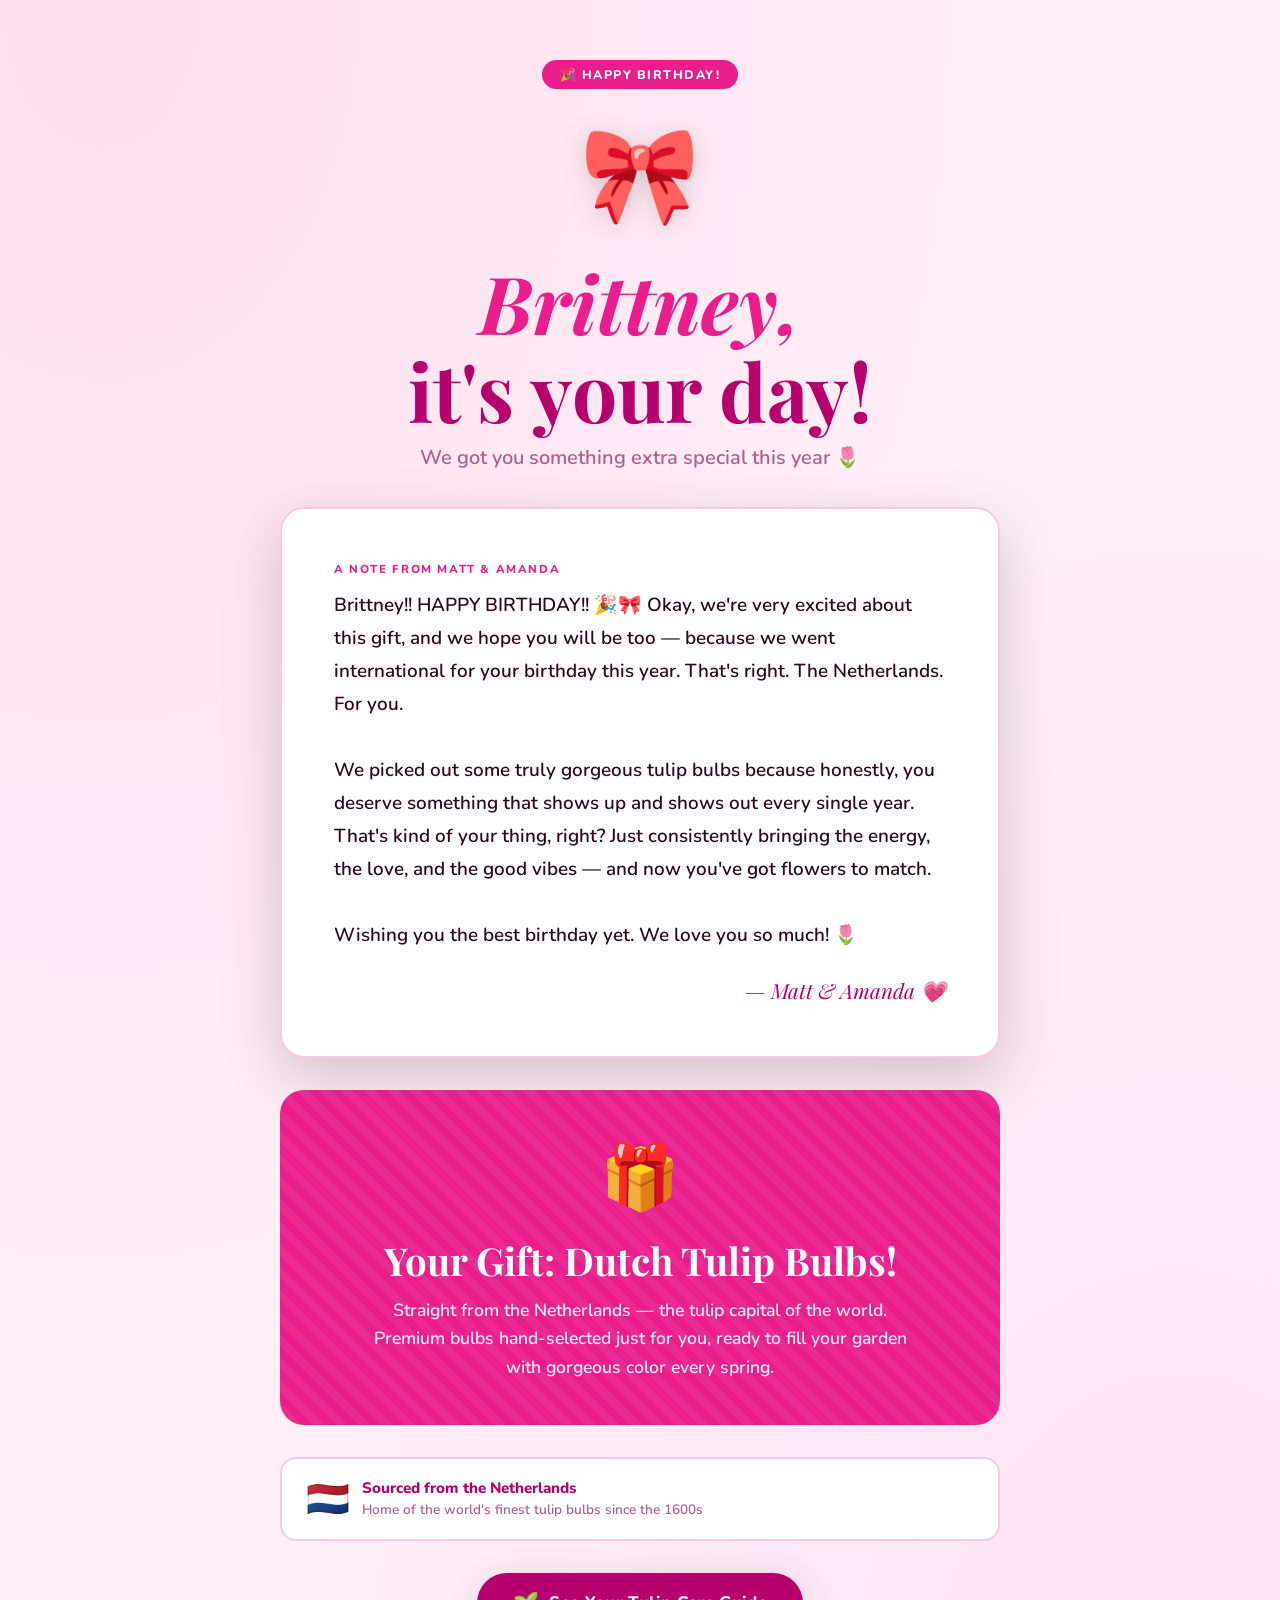
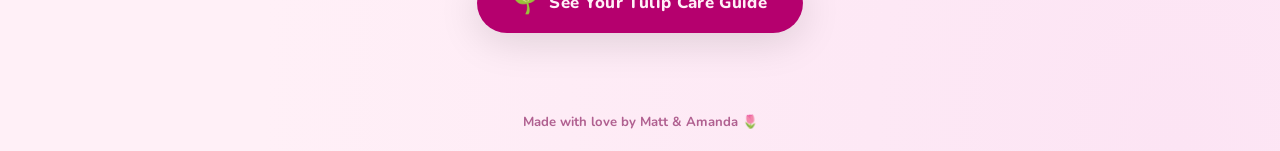
==== tulip-gift/brittney/index.html @ ae0895d7 "Add files via upload" ====
<!DOCTYPE html>
<html lang="en">
<head>
  <meta charset="UTF-8" />
  <meta name="viewport" content="width=device-width, initial-scale=1.0" />
  <title>Happy Birthday, Brittney! 🎉</title>
  <link rel="stylesheet" href="../css/styles.css" />
  <style>
    :root {
      --bg:          #fff0f7;
      --heading:     #b5006e;
      --text:        #2e0a20;
      --text-muted:  #b06090;
      --accent:      #e91e8c;
      --accent-text: #fff;
      --card-bg:     #ffffff;
      --card-border: #f9c8e5;
    }

    body {
      background: var(--bg);
      background-image:
        radial-gradient(ellipse at 8% 0%, #ffdded 0%, transparent 55%),
        radial-gradient(ellipse at 92% 100%, #fce4f4 0%, transparent 55%);
    }
  </style>
</head>
<body>

  <div class="petal-bg"></div>

  <!-- HERO -->
  <section class="hero">
    <span class="tag-pill">🎉 Happy Birthday!</span>
    <span class="hero-emoji">🎀</span>
    <h1><em>Brittney,</em><br>it's your day!</h1>
    <p class="subtitle">We got you something extra special this year 🌷</p>
  </section>

  <!-- PERSONAL MESSAGE -->
  <div class="card">
    <div class="card-label">A note from Matt &amp; Amanda</div>
    <p class="message">
      Brittney!! HAPPY BIRTHDAY!! 🎉🎀 Okay, we're very excited about this
      gift, and we hope you will be too — because we went international for
      your birthday this year. That's right. The Netherlands. For you.
      <br /><br />
      We picked out some truly gorgeous tulip bulbs because honestly, you
      deserve something that shows up and shows out every single year. That's
      kind of your thing, right? Just consistently bringing the energy,
      the love, and the good vibes — and now you've got flowers to match.
      <br /><br />
      Wishing you the best birthday yet. We love you so much! 🌷
    </p>
    <p class="signature">— Matt &amp; Amanda 💗</p>
  </div>

  <!-- GIFT REVEAL -->
  <div class="gift-box">
    <div class="gift-reveal-card">
      <span class="gift-icon">🎁</span>
      <h2>Your Gift: Dutch Tulip Bulbs!</h2>
      <p>
        Straight from the Netherlands — the tulip capital of the world.<br />
        Premium bulbs hand-selected just for you, ready to fill your garden<br />
        with gorgeous color every spring.
      </p>
    </div>
  </div>

  <!-- ORIGIN BADGE -->
  <div class="origin-badge">
    <span class="origin-flag">🇳🇱</span>
    <div class="origin-text">
      <strong>Sourced from the Netherlands</strong>
      <span>Home of the world's finest tulip bulbs since the 1600s</span>
    </div>
  </div>

  <!-- CTA -->
  <div class="cta-wrap">
    <a href="../pages/care-guide.html" class="cta-btn">
      <span class="btn-emoji">🌱</span>
      See Your Tulip Care Guide
    </a>
  </div>

  <footer>Made with love by Matt &amp; Amanda 🌷</footer>

  <script src="../js/petals.js"></script>
</body>
</html>
---- tulip-gift/css/styles.css ----
@import url('https://fonts.googleapis.com/css2?family=Playfair+Display:ital,wght@0,700;0,900;1,700&family=Nunito:wght@400;600;700;800&display=swap');

/* ── RESET & BASE ── */
*, *::before, *::after { box-sizing: border-box; margin: 0; padding: 0; }

:root {
  --font-display: 'Playfair Display', Georgia, serif;
  --font-body: 'Nunito', sans-serif;
  --radius: 24px;
  --shadow: 0 8px 40px rgba(0,0,0,0.13);
  --shadow-lg: 0 20px 60px rgba(0,0,0,0.18);
}

html { scroll-behavior: smooth; }

body {
  font-family: var(--font-body);
  min-height: 100vh;
  display: flex;
  flex-direction: column;
  align-items: center;
  overflow-x: hidden;
  background: var(--bg);
}

/* ── FLOATING PETALS ── */
.petal-bg {
  position: fixed;
  inset: 0;
  pointer-events: none;
  z-index: 0;
  overflow: hidden;
}

.petal {
  position: absolute;
  font-size: 1.8rem;
  opacity: 0;
  animation: floatPetal linear infinite;
  user-select: none;
}

@keyframes floatPetal {
  0%   { transform: translateY(110vh) rotate(0deg);   opacity: 0; }
  5%   { opacity: 0.7; }
  95%  { opacity: 0.6; }
  100% { transform: translateY(-10vh) rotate(720deg); opacity: 0; }
}

/* ── HERO ── */
.hero {
  position: relative;
  z-index: 1;
  width: 100%;
  max-width: 820px;
  margin: 60px auto 0;
  padding: 0 24px;
  text-align: center;
}

.tag-pill {
  display: inline-block;
  background: var(--accent);
  color: var(--accent-text);
  font-family: var(--font-body);
  font-weight: 800;
  font-size: 0.78rem;
  letter-spacing: 0.12em;
  text-transform: uppercase;
  padding: 6px 18px;
  border-radius: 99px;
  margin-bottom: 22px;
  animation: popIn 0.5s cubic-bezier(0.34,1.56,0.64,1) both;
}

@keyframes popIn {
  from { transform: scale(0.6); opacity: 0; }
  to   { transform: scale(1);   opacity: 1; }
}

.hero-emoji {
  font-size: clamp(3.5rem, 10vw, 6rem);
  display: block;
  margin-bottom: 16px;
  animation: bounceIn 0.7s cubic-bezier(0.34,1.56,0.64,1) 0.1s both;
  filter: drop-shadow(0 4px 12px rgba(0,0,0,0.15));
}

@keyframes bounceIn {
  from { transform: scale(0.3) translateY(30px); opacity: 0; }
  to   { transform: scale(1)   translateY(0);    opacity: 1; }
}

.hero h1 {
  font-family: var(--font-display);
  font-size: clamp(2.6rem, 8vw, 5rem);
  line-height: 1.1;
  color: var(--heading);
  margin-bottom: 10px;
  animation: slideUp 0.6s ease 0.2s both;
}

.hero h1 em {
  font-style: italic;
  color: var(--accent);
}

.hero .subtitle {
  font-size: clamp(1rem, 3vw, 1.25rem);
  color: var(--text-muted);
  font-weight: 600;
  margin-bottom: 36px;
  animation: slideUp 0.6s ease 0.3s both;
}

@keyframes slideUp {
  from { transform: translateY(20px); opacity: 0; }
  to   { transform: translateY(0);    opacity: 1; }
}

/* ── CARD ── */
.card {
  position: relative;
  z-index: 1;
  background: var(--card-bg);
  border-radius: var(--radius);
  box-shadow: var(--shadow-lg);
  padding: clamp(28px, 6vw, 52px);
  max-width: 720px;
  width: calc(100% - 48px);
  margin: 0 auto 32px;
  border: 2px solid var(--card-border);
  animation: slideUp 0.6s ease 0.4s both;
}

.card-label {
  font-size: 0.72rem;
  font-weight: 800;
  letter-spacing: 0.14em;
  text-transform: uppercase;
  color: var(--accent);
  margin-bottom: 12px;
}

.message {
  font-size: clamp(1rem, 2.5vw, 1.18rem);
  line-height: 1.75;
  color: var(--text);
  font-weight: 600;
}

.signature {
  margin-top: 24px;
  font-family: var(--font-display);
  font-style: italic;
  font-size: 1.3rem;
  color: var(--heading);
  text-align: right;
}

/* ── GIFT REVEAL ── */
.gift-box {
  position: relative;
  z-index: 1;
  text-align: center;
  max-width: 720px;
  width: calc(100% - 48px);
  margin: 0 auto 32px;
  animation: slideUp 0.6s ease 0.5s both;
}

.gift-reveal-card {
  background: var(--accent);
  color: var(--accent-text);
  border-radius: var(--radius);
  padding: clamp(24px, 5vw, 44px);
  position: relative;
  overflow: hidden;
}

.gift-reveal-card::before {
  content: '';
  position: absolute;
  inset: 0;
  background: repeating-linear-gradient(
    45deg,
    transparent,
    transparent 8px,
    rgba(255,255,255,0.06) 8px,
    rgba(255,255,255,0.06) 16px
  );
}

.gift-icon {
  font-size: clamp(2.5rem, 7vw, 4rem);
  margin-bottom: 12px;
  display: block;
  position: relative;
  animation: wiggle 2s ease-in-out infinite 1.5s;
}

@keyframes wiggle {
  0%,100% { transform: rotate(-5deg); }
  50%      { transform: rotate(5deg); }
}

.gift-reveal-card h2 {
  font-family: var(--font-display);
  font-size: clamp(1.5rem, 5vw, 2.4rem);
  margin-bottom: 10px;
  position: relative;
}

.gift-reveal-card p {
  font-size: clamp(0.95rem, 2.5vw, 1.1rem);
  font-weight: 600;
  opacity: 0.9;
  position: relative;
  line-height: 1.6;
}

/* ── ORIGIN BADGE ── */
.origin-badge {
  display: flex;
  align-items: center;
  gap: 12px;
  background: var(--card-bg);
  border: 2px solid var(--card-border);
  border-radius: 16px;
  padding: 16px 24px;
  max-width: 720px;
  width: calc(100% - 48px);
  margin: 0 auto 32px;
  position: relative;
  z-index: 1;
  animation: slideUp 0.6s ease 0.6s both;
}

.origin-flag {
  font-size: 2.2rem;
  flex-shrink: 0;
}

.origin-text strong {
  display: block;
  font-weight: 800;
  color: var(--heading);
  font-size: 0.95rem;
}

.origin-text span {
  color: var(--text-muted);
  font-size: 0.85rem;
  font-weight: 600;
}

/* ── CTA BUTTON ── */
.cta-wrap {
  position: relative;
  z-index: 1;
  text-align: center;
  margin: 0 auto 60px;
  animation: slideUp 0.6s ease 0.7s both;
}

.cta-btn {
  display: inline-flex;
  align-items: center;
  gap: 10px;
  background: var(--heading);
  color: var(--bg);
  font-family: var(--font-body);
  font-weight: 800;
  font-size: 1.05rem;
  padding: 16px 36px;
  border-radius: 99px;
  text-decoration: none;
  box-shadow: var(--shadow);
  transition: transform 0.2s, box-shadow 0.2s;
  letter-spacing: 0.02em;
}

.cta-btn:hover {
  transform: translateY(-3px) scale(1.03);
  box-shadow: var(--shadow-lg);
}

.cta-btn .btn-emoji {
  font-size: 1.3rem;
  animation: bounce 1.2s ease-in-out infinite;
}

@keyframes bounce {
  0%,100% { transform: translateY(0); }
  50%      { transform: translateY(-4px); }
}

/* ── FOOTER ── */
footer {
  position: relative;
  z-index: 1;
  text-align: center;
  padding: 20px;
  color: var(--text-muted);
  font-size: 0.82rem;
  font-weight: 700;
}

/* ── RESPONSIVE ── */
@media (max-width: 480px) {
  .hero { margin-top: 36px; }
  .card, .gift-box, .origin-badge { width: calc(100% - 32px); }
}
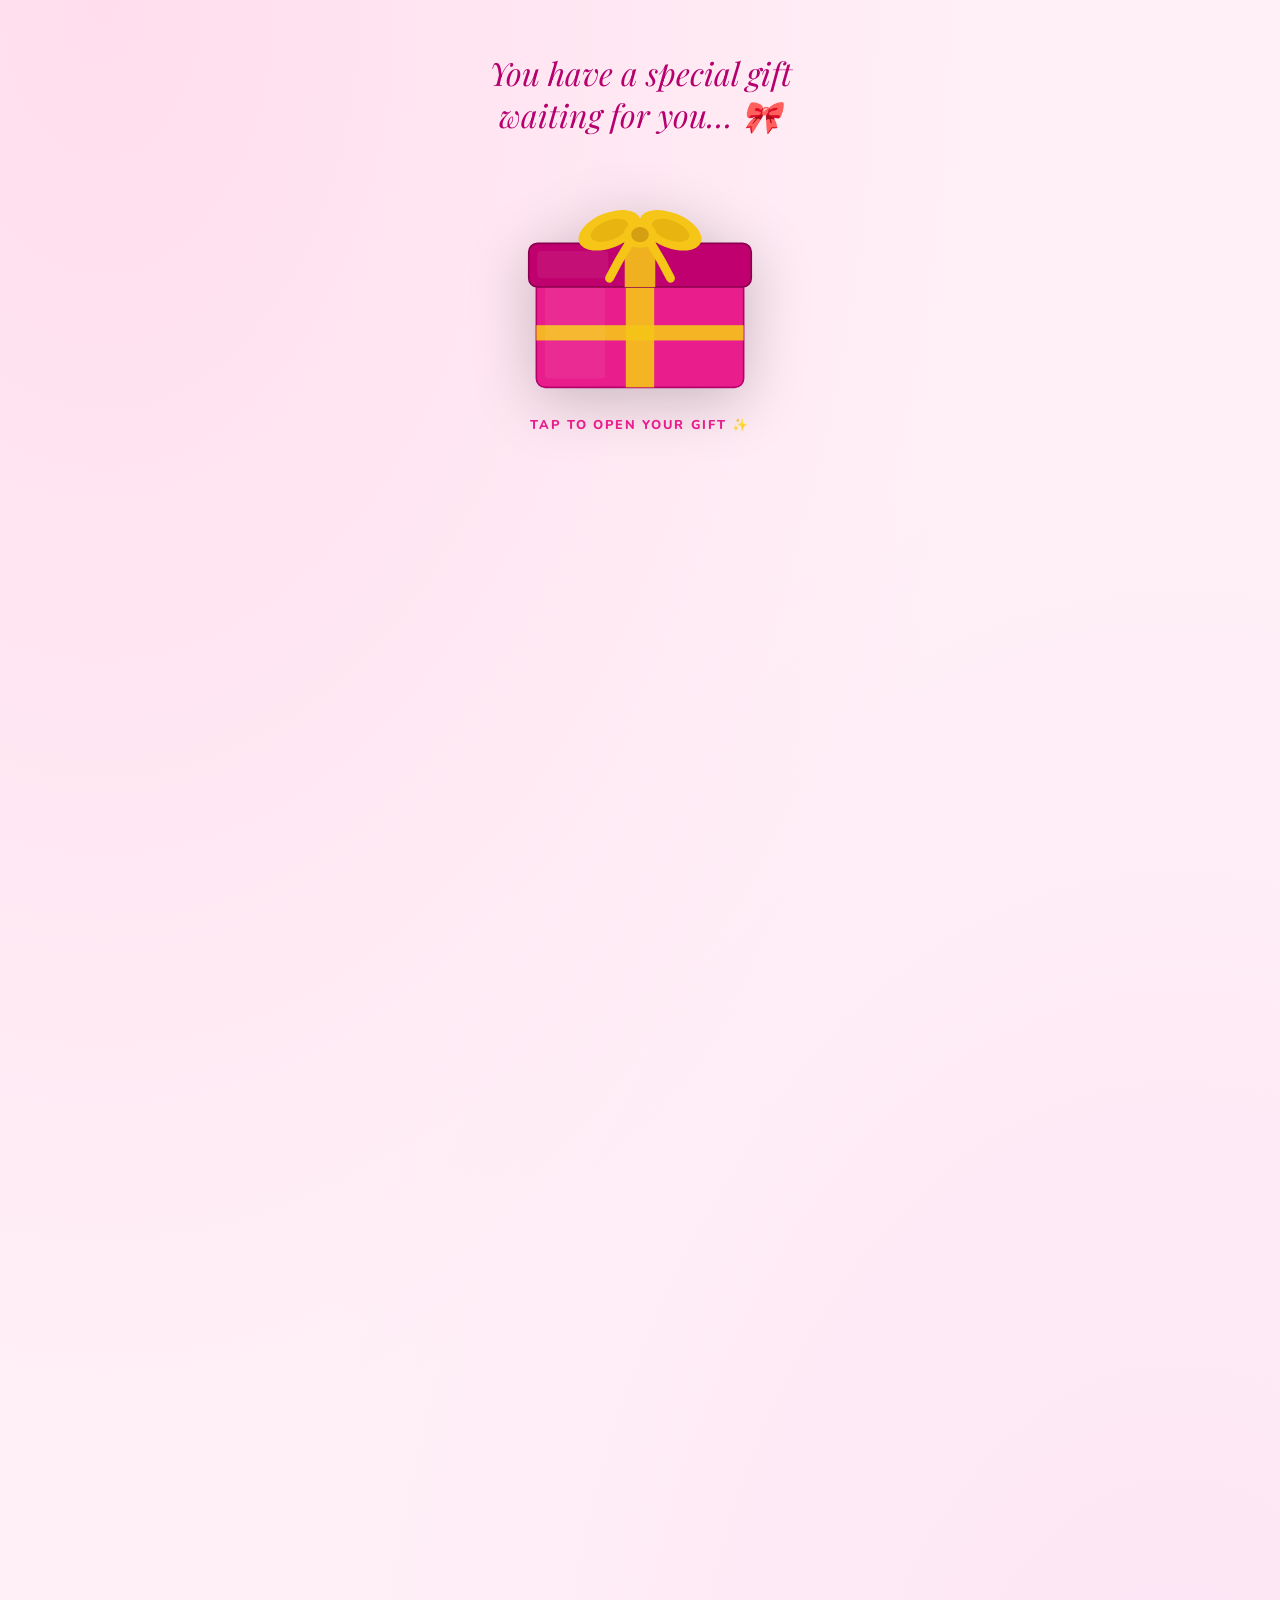
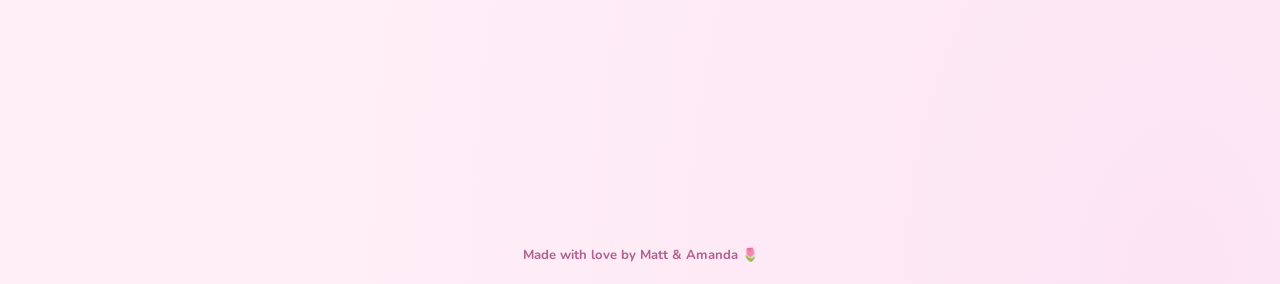
==== commit 65922f82: "Add files via upload" ====
--- a/tulip-gift/brittney/index.html
+++ b/tulip-gift/brittney/index.html
@@ -16,77 +16,109 @@
       --card-bg:     #ffffff;
       --card-border: #f9c8e5;
     }
-
     body {
       background: var(--bg);
       background-image:
-        radial-gradient(ellipse at 8% 0%, #ffdded 0%, transparent 55%),
+        radial-gradient(ellipse at 8%  0%,   #ffdded 0%, transparent 55%),
         radial-gradient(ellipse at 92% 100%, #fce4f4 0%, transparent 55%);
     }
   </style>
 </head>
 <body>
 
-  <div class="petal-bg"></div>
+  <div class="petal-bg" id="petalBg"></div>
 
-  <!-- HERO -->
   <section class="hero">
-    <span class="tag-pill">🎉 Happy Birthday!</span>
-    <span class="hero-emoji">🎀</span>
-    <h1><em>Brittney,</em><br>it's your day!</h1>
-    <p class="subtitle">We got you something extra special this year 🌷</p>
+    <p class="prompt-text" id="promptText">
+      You have a special gift<br>waiting for you… 🎀
+    </p>
   </section>
 
-  <!-- PERSONAL MESSAGE -->
-  <div class="card">
-    <div class="card-label">A note from Matt &amp; Amanda</div>
-    <p class="message">
-      Brittney!! HAPPY BIRTHDAY!! 🎉🎀 Okay, we're very excited about this
-      gift, and we hope you will be too — because we went international for
-      your birthday this year. That's right. The Netherlands. For you.
-      <br /><br />
-      We picked out some truly gorgeous tulip bulbs because honestly, you
-      deserve something that shows up and shows out every single year. That's
-      kind of your thing, right? Just consistently bringing the energy,
-      the love, and the good vibes — and now you've got flowers to match.
-      <br /><br />
-      Wishing you the best birthday yet. We love you so much! 🌷
-    </p>
-    <p class="signature">— Matt &amp; Amanda 💗</p>
-  </div>
-
-  <!-- GIFT REVEAL -->
-  <div class="gift-box">
-    <div class="gift-reveal-card">
-      <span class="gift-icon">🎁</span>
-      <h2>Your Gift: Dutch Tulip Bulbs!</h2>
-      <p>
-        Straight from the Netherlands — the tulip capital of the world.<br />
-        Premium bulbs hand-selected just for you, ready to fill your garden<br />
-        with gorgeous color every spring.
-      </p>
+  <div style="position:relative;z-index:1;display:flex;flex-direction:column;align-items:center;margin-bottom:8px;">
+    <div class="gift-wrapper" id="giftWrapper" onclick="openBox()">
+      <div class="shockwave" id="sw1"></div>
+      <div class="shockwave shockwave2" id="sw2"></div>
+      <svg class="box-svg" id="boxSvg" viewBox="0 0 220 210" xmlns="http://www.w3.org/2000/svg">
+        <!-- Hot pink box body -->
+        <rect x="15" y="102" width="190" height="100" rx="8" fill="#e91e8c"/>
+        <rect x="15" y="102" width="190" height="100" rx="8" fill="none" stroke="#b5006e" stroke-width="1.5"/>
+        <rect x="97"  y="102" width="26" height="100" fill="#f5c518" opacity="0.9"/>
+        <rect x="15"  y="145" width="190" height="14"  fill="#f5c518" opacity="0.9"/>
+        <rect x="23"  y="110" width="55"  height="84"  rx="3" fill="white" opacity="0.06"/>
+        <g id="lid-group">
+          <rect x="8"   y="70" width="204" height="40" rx="8" fill="#c0006e"/>
+          <rect x="8"   y="70" width="204" height="40" rx="8" fill="none" stroke="#8a004e" stroke-width="1.5"/>
+          <rect x="96"  y="70" width="28"  height="40" fill="#f5c518" opacity="0.9"/>
+          <rect x="16"  y="77" width="65"  height="25" rx="3" fill="white" opacity="0.06"/>
+          <ellipse cx="82"  cy="58" rx="30" ry="16" fill="#f5c518" transform="rotate(-22 82 58)"/>
+          <ellipse cx="82"  cy="58" rx="18" ry="9"  fill="#e8b510" transform="rotate(-22 82 58)"/>
+          <ellipse cx="138" cy="58" rx="30" ry="16" fill="#f5c518" transform="rotate(22 138 58)"/>
+          <ellipse cx="138" cy="58" rx="18" ry="9"  fill="#e8b510" transform="rotate(22 138 58)"/>
+          <ellipse cx="110" cy="62" rx="15" ry="12" fill="#f5c518"/>
+          <ellipse cx="110" cy="62" rx="8"  ry="7"  fill="#d4a012"/>
+          <path d="M100 70 Q90 86 82 102"  stroke="#f5c518" stroke-width="8" fill="none" stroke-linecap="round"/>
+          <path d="M120 70 Q130 86 138 102" stroke="#f5c518" stroke-width="8" fill="none" stroke-linecap="round"/>
+        </g>
+      </svg>
+    </div>
+    <div class="click-hint" id="clickHint">Tap to open your gift ✨</div>
+    <div class="reveal-msg" id="revealMsg">
+      <h2>Happy Birthday,<br><em>Brittney!</em> 🎀</h2>
+      <p>We went international for your birthday this year! 🌷</p>
     </div>
   </div>
 
-  <!-- ORIGIN BADGE -->
-  <div class="origin-badge">
-    <span class="origin-flag">🇳🇱</span>
-    <div class="origin-text">
-      <strong>Sourced from the Netherlands</strong>
-      <span>Home of the world's finest tulip bulbs since the 1600s</span>
+  <div class="post-reveal" id="postReveal">
+    <div class="card" style="margin-top:32px;">
+      <div class="card-label">A note from Matt &amp; Amanda</div>
+      <p class="message">
+        Brittney!! HAPPY BIRTHDAY!! 🎉🎀 Okay, we're very excited about this
+        gift, and we hope you will be too — because we went international for
+        your birthday this year. That's right. The Netherlands. For you.
+        <br /><br />
+        We picked out some truly gorgeous tulip bulbs because honestly, you
+        deserve something that shows up and shows out every single year. That's
+        kind of your thing, right? Just consistently bringing the energy,
+        the love, and the good vibes — and now you've got flowers to match.
+        <br /><br />
+        Wishing you the best birthday yet. We love you so much! 🌷
+      </p>
+      <p class="signature">— Matt &amp; Amanda 💗</p>
     </div>
-  </div>
-
-  <!-- CTA -->
-  <div class="cta-wrap">
-    <a href="../pages/care-guide.html" class="cta-btn">
-      <span class="btn-emoji">🌱</span>
-      See Your Tulip Care Guide
-    </a>
+    <div class="gift-box">
+      <div class="gift-reveal-card">
+        <span class="gift-icon">🌷</span>
+        <h2>Dutch Tulip Bulbs from the Netherlands!</h2>
+        <p>Premium bulbs hand-selected just for you, ready to fill your garden with gorgeous color every spring.</p>
+      </div>
+    </div>
+    <div class="origin-badge">
+      <span class="origin-flag">🇳🇱</span>
+      <div class="origin-text">
+        <strong>Sourced from the Netherlands</strong>
+        <span>Home of the world's finest tulip bulbs since the 1600s</span>
+      </div>
+    </div>
+    <div class="cta-wrap">
+      <a href="../pages/care-guide.html" class="cta-btn">
+        <span class="btn-emoji">🌱</span>
+        See Your Tulip Care Guide
+      </a>
+    </div>
   </div>
 
   <footer>Made with love by Matt &amp; Amanda 🌷</footer>
 
-  <script src="../js/petals.js"></script>
+  <script>
+    window.CONFETTI_COLORS = ['#e91e8c','#f5c518','#b5006e','#ffdded','#fff4a0','#ffadd8'];
+  </script>
+  <script src="../js/reveal.js"></script>
+  <script>
+    var _base = window.openBox;
+    window.openBox = function() {
+      _base();
+      setTimeout(function() { document.getElementById('postReveal').classList.add('show'); }, 1300);
+    };
+  </script>
 </body>
 </html>
--- a/tulip-gift/css/styles.css
+++ b/tulip-gift/css/styles.css
@@ -37,7 +37,12 @@
   font-size: 1.8rem;
   opacity: 0;
   animation: floatPetal linear infinite;
+  animation-play-state: paused;
   user-select: none;
+}
+
+.petal.active {
+  animation-play-state: running;
 }
 
 @keyframes floatPetal {
@@ -47,13 +52,169 @@
   100% { transform: translateY(-10vh) rotate(720deg); opacity: 0; }
 }
 
+/* ── GIFT BOX WRAPPER ── */
+.gift-wrapper {
+  position: relative;
+  cursor: pointer;
+  user-select: none;
+  -webkit-tap-highlight-color: transparent;
+  z-index: 1;
+}
+
+.gift-wrapper:not([data-opened]):hover .box-svg {
+  animation: wiggle 0.45s ease;
+  transform: scale(1.04);
+}
+.gift-wrapper:active .box-svg { transform: scale(0.96); }
+
+@keyframes wiggle {
+  0%,100% { transform: scale(1.04) rotate(0deg); }
+  25%      { transform: scale(1.04) rotate(-5deg); }
+  75%      { transform: scale(1.04) rotate(5deg); }
+}
+
+.box-svg {
+  width: clamp(180px, 45vw, 240px);
+  height: auto;
+  display: block;
+  transition: transform 0.15s ease;
+  filter: drop-shadow(0 12px 30px rgba(0,0,0,0.22));
+}
+
+/* ── LID FLY-OFF ── */
+#lid-group { transform-origin: 110px 52px; }
+#lid-group.fly-off {
+  animation: lidFly 0.55s cubic-bezier(0.5,-0.3,0.7,0.8) forwards;
+}
+@keyframes lidFly {
+  0%   { transform: rotate(0deg)   translate(0,0);           opacity: 1; }
+  20%  { transform: rotate(-25deg) translate(-10px,-30px);   opacity: 1; }
+  60%  { transform: rotate(-60deg) translate(-90px,-160px);  opacity: 0.7; }
+  100% { transform: rotate(-90deg) translate(-160px,-280px); opacity: 0; }
+}
+
+/* ── BOX SHAKE ── */
+.gift-wrapper.shake { animation: boxShake 0.35s ease; }
+@keyframes boxShake {
+  0%,100% { transform: translateX(0); }
+  15%     { transform: translateX(-8px) rotate(-3deg); }
+  30%     { transform: translateX(10px) rotate(3deg); }
+  50%     { transform: translateX(-6px) rotate(-2deg); }
+  70%     { transform: translateX(8px)  rotate(2deg); }
+  90%     { transform: translateX(-3px); }
+}
+
+/* ── SHOCKWAVE ── */
+.shockwave {
+  position: absolute;
+  top: 50%; left: 50%;
+  width: 20px; height: 20px;
+  margin: -10px 0 0 -10px;
+  border-radius: 50%;
+  border: 3px solid var(--accent, #f5c518);
+  opacity: 0;
+  pointer-events: none;
+  z-index: 20;
+}
+.shockwave.pop { animation: shockExpand 0.55s ease-out forwards; }
+@keyframes shockExpand {
+  0%   { transform: scale(0.5); opacity: 0.9; border-width: 5px; }
+  100% { transform: scale(12);  opacity: 0;   border-width: 1px; }
+}
+.shockwave2.pop { animation: shockExpand2 0.7s ease-out 0.1s forwards; }
+@keyframes shockExpand2 {
+  0%   { transform: scale(0.3); opacity: 0.6; border-width: 4px; }
+  100% { transform: scale(14);  opacity: 0;   border-width: 0.5px; }
+}
+
+/* ── CONFETTI (keyframe used by JS inline style) ── */
+@keyframes confettiFall {
+  0%   { opacity: 1; transform: translateY(0)    rotate(0deg)   scale(1); }
+  80%  { opacity: 1; }
+  100% { opacity: 0; transform: translateY(360px) rotate(600deg) scale(0.4); }
+}
+
+/* ── PROMPT TEXT ── */
+.prompt-text {
+  font-family: var(--font-display);
+  font-style: italic;
+  font-size: clamp(1.4rem, 5vw, 2rem);
+  color: var(--heading);
+  margin-bottom: 32px;
+  line-height: 1.3;
+  transition: opacity 0.4s ease;
+  position: relative;
+  z-index: 1;
+  text-align: center;
+}
+.prompt-text.hidden { opacity: 0; pointer-events: none; }
+
+/* ── CLICK HINT ── */
+.click-hint {
+  margin-top: 20px;
+  font-size: 0.8rem;
+  font-weight: 800;
+  letter-spacing: 0.13em;
+  text-transform: uppercase;
+  color: var(--accent, #e85d3a);
+  animation: pulse 2s ease-in-out infinite;
+  transition: opacity 0.4s ease;
+  position: relative;
+  z-index: 1;
+}
+.click-hint.hidden { opacity: 0; pointer-events: none; }
+@keyframes pulse { 0%,100%{opacity:1} 50%{opacity:0.35} }
+
+/* ── REVEAL MESSAGE ── */
+.reveal-msg {
+  margin-top: 32px;
+  opacity: 0;
+  transform: translateY(18px);
+  transition: opacity 0.7s ease 1s, transform 0.7s ease 1s;
+  max-width: 380px;
+  position: relative;
+  z-index: 1;
+  text-align: center;
+}
+.reveal-msg.show { opacity: 1; transform: translateY(0); }
+.reveal-msg h2 {
+  font-family: var(--font-display);
+  font-size: clamp(1.4rem, 5vw, 2rem);
+  color: var(--heading);
+  margin-bottom: 8px;
+  line-height: 1.2;
+}
+.reveal-msg p {
+  font-size: 0.97rem;
+  font-weight: 700;
+  color: var(--text-muted);
+  line-height: 1.65;
+}
+
+/* ── POST-REVEAL CONTENT ── */
+.post-reveal {
+  opacity: 0;
+  pointer-events: none;
+  transform: translateY(24px);
+  transition: opacity 0.8s ease 1.4s, transform 0.8s ease 1.4s;
+  width: 100%;
+  display: flex;
+  flex-direction: column;
+  align-items: center;
+}
+.post-reveal.show {
+  opacity: 1;
+  pointer-events: auto;
+  transform: translateY(0);
+}
+
 /* ── HERO ── */
 .hero {
   position: relative;
   z-index: 1;
   width: 100%;
   max-width: 820px;
-  margin: 60px auto 0;
+  margin: 52px auto 0;
   padding: 0 24px;
   text-align: center;
 }
@@ -69,53 +230,7 @@
   text-transform: uppercase;
   padding: 6px 18px;
   border-radius: 99px;
-  margin-bottom: 22px;
-  animation: popIn 0.5s cubic-bezier(0.34,1.56,0.64,1) both;
-}
-
-@keyframes popIn {
-  from { transform: scale(0.6); opacity: 0; }
-  to   { transform: scale(1);   opacity: 1; }
-}
-
-.hero-emoji {
-  font-size: clamp(3.5rem, 10vw, 6rem);
-  display: block;
-  margin-bottom: 16px;
-  animation: bounceIn 0.7s cubic-bezier(0.34,1.56,0.64,1) 0.1s both;
-  filter: drop-shadow(0 4px 12px rgba(0,0,0,0.15));
-}
-
-@keyframes bounceIn {
-  from { transform: scale(0.3) translateY(30px); opacity: 0; }
-  to   { transform: scale(1)   translateY(0);    opacity: 1; }
-}
-
-.hero h1 {
-  font-family: var(--font-display);
-  font-size: clamp(2.6rem, 8vw, 5rem);
-  line-height: 1.1;
-  color: var(--heading);
-  margin-bottom: 10px;
-  animation: slideUp 0.6s ease 0.2s both;
-}
-
-.hero h1 em {
-  font-style: italic;
-  color: var(--accent);
-}
-
-.hero .subtitle {
-  font-size: clamp(1rem, 3vw, 1.25rem);
-  color: var(--text-muted);
-  font-weight: 600;
-  margin-bottom: 36px;
-  animation: slideUp 0.6s ease 0.3s both;
-}
-
-@keyframes slideUp {
-  from { transform: translateY(20px); opacity: 0; }
-  to   { transform: translateY(0);    opacity: 1; }
+  margin-bottom: 18px;
 }
 
 /* ── CARD ── */
@@ -130,7 +245,6 @@
   width: calc(100% - 48px);
   margin: 0 auto 32px;
   border: 2px solid var(--card-border);
-  animation: slideUp 0.6s ease 0.4s both;
 }
 
 .card-label {
@@ -158,7 +272,7 @@
   text-align: right;
 }
 
-/* ── GIFT REVEAL ── */
+/* ── GIFT REVEAL CARD ── */
 .gift-box {
   position: relative;
   z-index: 1;
@@ -166,7 +280,6 @@
   max-width: 720px;
   width: calc(100% - 48px);
   margin: 0 auto 32px;
-  animation: slideUp 0.6s ease 0.5s both;
 }
 
 .gift-reveal-card {
@@ -183,11 +296,8 @@
   position: absolute;
   inset: 0;
   background: repeating-linear-gradient(
-    45deg,
-    transparent,
-    transparent 8px,
-    rgba(255,255,255,0.06) 8px,
-    rgba(255,255,255,0.06) 16px
+    45deg, transparent, transparent 8px,
+    rgba(255,255,255,0.06) 8px, rgba(255,255,255,0.06) 16px
   );
 }
 
@@ -196,12 +306,6 @@
   margin-bottom: 12px;
   display: block;
   position: relative;
-  animation: wiggle 2s ease-in-out infinite 1.5s;
-}
-
-@keyframes wiggle {
-  0%,100% { transform: rotate(-5deg); }
-  50%      { transform: rotate(5deg); }
 }
 
 .gift-reveal-card h2 {
@@ -233,13 +337,9 @@
   margin: 0 auto 32px;
   position: relative;
   z-index: 1;
-  animation: slideUp 0.6s ease 0.6s both;
-}
-
-.origin-flag {
-  font-size: 2.2rem;
-  flex-shrink: 0;
-}
+}
+
+.origin-flag { font-size: 2.2rem; flex-shrink: 0; }
 
 .origin-text strong {
   display: block;
@@ -260,7 +360,6 @@
   z-index: 1;
   text-align: center;
   margin: 0 auto 60px;
-  animation: slideUp 0.6s ease 0.7s both;
 }
 
 .cta-btn {
@@ -285,11 +384,10 @@
   box-shadow: var(--shadow-lg);
 }
 
-.cta-btn .btn-emoji {
+.btn-emoji {
   font-size: 1.3rem;
   animation: bounce 1.2s ease-in-out infinite;
 }
-
 @keyframes bounce {
   0%,100% { transform: translateY(0); }
   50%      { transform: translateY(-4px); }
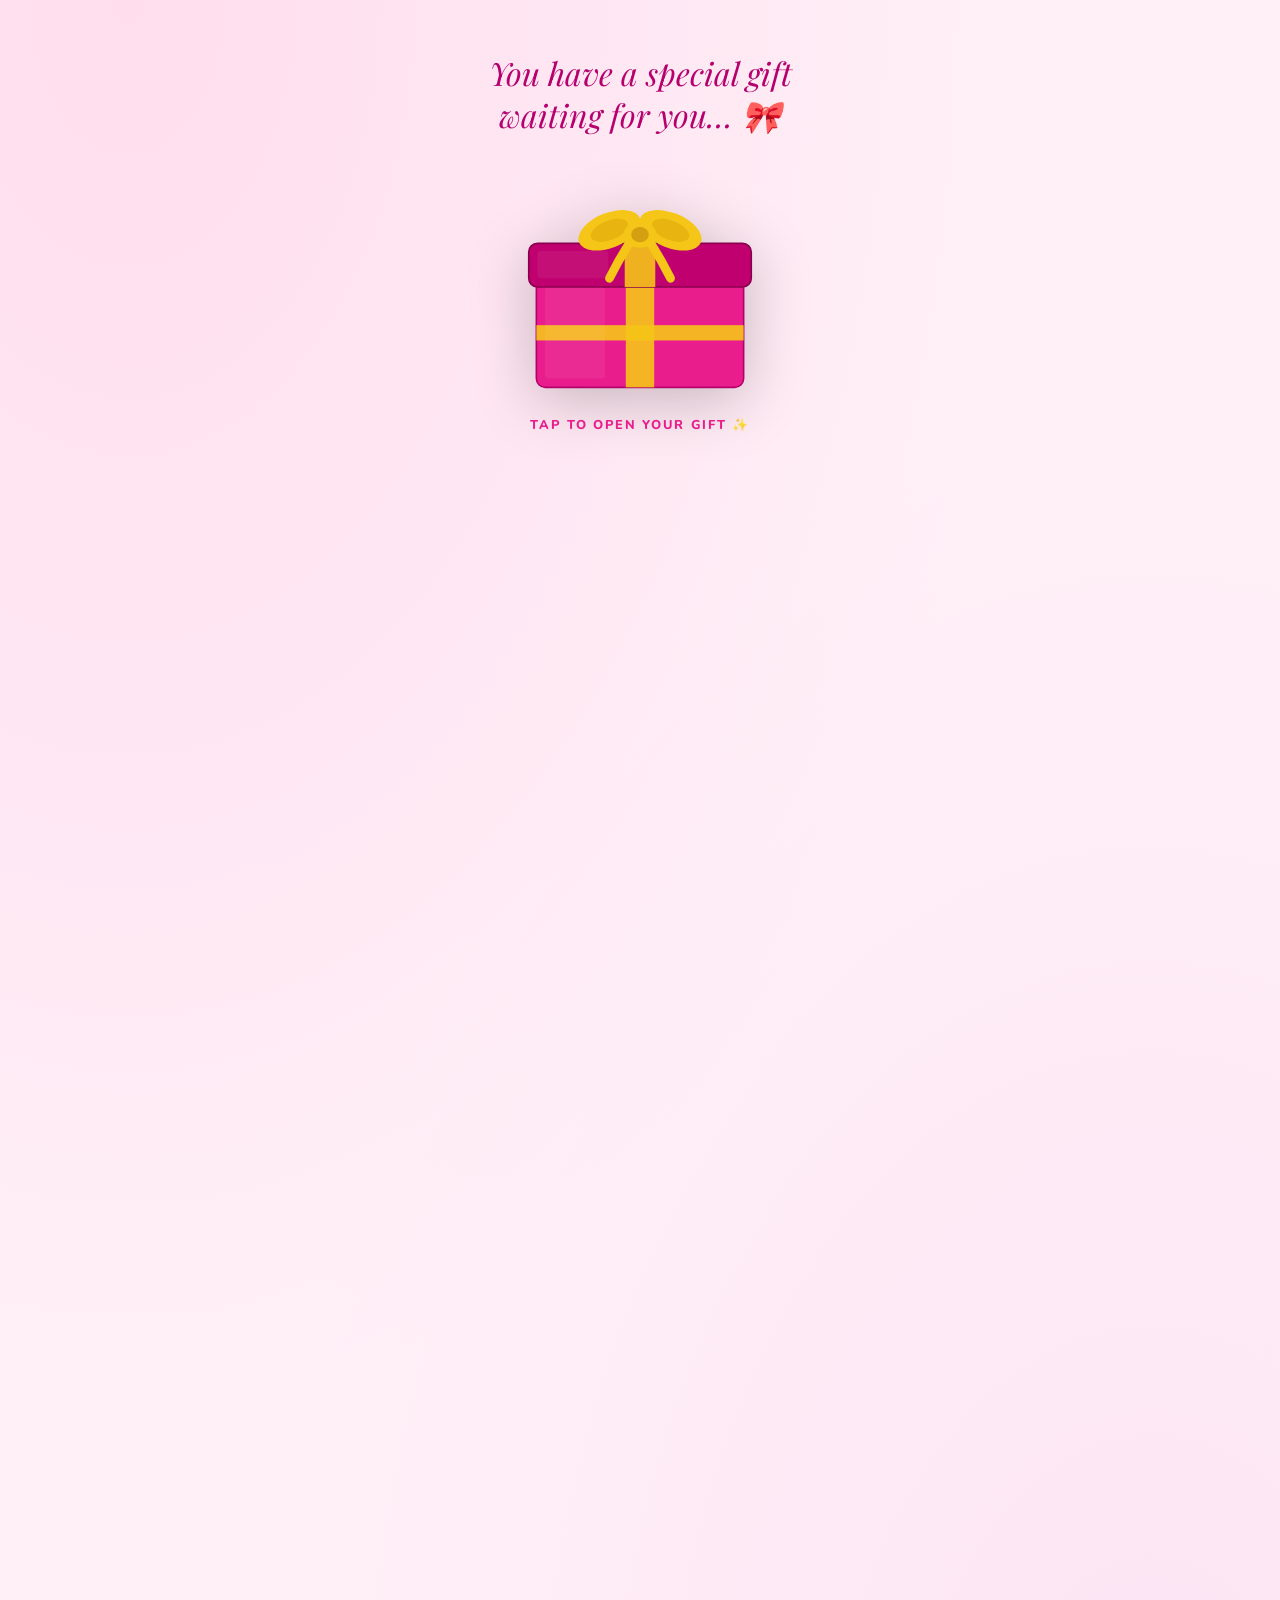
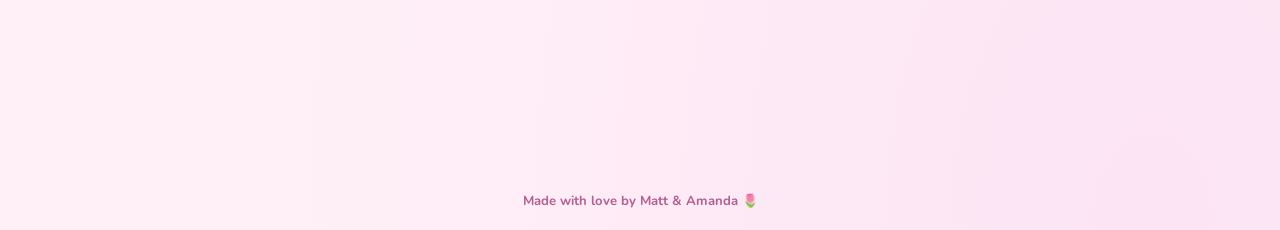
==== commit 845826c6: "Add files via upload" ====
--- a/tulip-gift/brittney/index.html
+++ b/tulip-gift/brittney/index.html
@@ -19,8 +19,8 @@
     body {
       background: var(--bg);
       background-image:
-        radial-gradient(ellipse at 8%  0%,   #ffdded 0%, transparent 55%),
-        radial-gradient(ellipse at 92% 100%, #fce4f4 0%, transparent 55%);
+        radial-gradient(ellipse at 10% 0%,  #ffdded 0%, transparent 55%),
+        radial-gradient(ellipse at 90% 100%, #fce4f4 0%, transparent 55%);
     }
   </style>
 </head>
@@ -34,12 +34,11 @@
     </p>
   </section>
 
-  <div style="position:relative;z-index:1;display:flex;flex-direction:column;align-items:center;margin-bottom:8px;">
+  <div style="position:relative;z-index:1;display:flex;flex-direction:column;align-items:center;margin-bottom:8px;background:none;">
     <div class="gift-wrapper" id="giftWrapper" onclick="openBox()">
       <div class="shockwave" id="sw1"></div>
       <div class="shockwave shockwave2" id="sw2"></div>
       <svg class="box-svg" id="boxSvg" viewBox="0 0 220 210" xmlns="http://www.w3.org/2000/svg">
-        <!-- Hot pink box body -->
         <rect x="15" y="102" width="190" height="100" rx="8" fill="#e91e8c"/>
         <rect x="15" y="102" width="190" height="100" rx="8" fill="none" stroke="#b5006e" stroke-width="1.5"/>
         <rect x="97"  y="102" width="26" height="100" fill="#f5c518" opacity="0.9"/>
@@ -64,7 +63,7 @@
     <div class="click-hint" id="clickHint">Tap to open your gift ✨</div>
     <div class="reveal-msg" id="revealMsg">
       <h2>Happy Birthday,<br><em>Brittney!</em> 🎀</h2>
-      <p>We went international for your birthday this year! 🌷</p>
+      <p>We went international for your birthday! 🌷</p>
     </div>
   </div>
 
@@ -85,13 +84,18 @@
       </p>
       <p class="signature">— Matt &amp; Amanda 💗</p>
     </div>
+
     <div class="gift-box">
       <div class="gift-reveal-card">
-        <span class="gift-icon">🌷</span>
-        <h2>Dutch Tulip Bulbs from the Netherlands!</h2>
-        <p>Premium bulbs hand-selected just for you, ready to fill your garden with gorgeous color every spring.</p>
+        <div class="gift-reveal-header">
+          <div id="tulipIllustrations" style="display:flex;justify-content:center;gap:8px;margin-bottom:16px;flex-wrap:wrap;min-height:90px;"></div>
+          <h2>Dutch Tulip Bulbs from the Netherlands!</h2>
+          <p>Premium bulbs hand-selected just for you — 99 blooms of joy arriving every spring.</p>
+        </div>
+        <div id="varietyGrid" style="margin-top:4px;"></div>
       </div>
     </div>
+
     <div class="origin-badge">
       <span class="origin-flag">🇳🇱</span>
       <div class="origin-text">
@@ -99,6 +103,7 @@
         <span>Home of the world's finest tulip bulbs since the 1600s</span>
       </div>
     </div>
+
     <div class="cta-wrap">
       <a href="../pages/care-guide.html" class="cta-btn">
         <span class="btn-emoji">🌱</span>
@@ -111,14 +116,32 @@
 
   <script>
     window.CONFETTI_COLORS = ['#e91e8c','#f5c518','#b5006e','#ffdded','#fff4a0','#ffadd8'];
+    window.PAGE_KEY = 'brittney';
   </script>
+  <script src="../js/tulips.js"></script>
   <script src="../js/reveal.js"></script>
   <script>
     var _base = window.openBox;
     window.openBox = function() {
       _base();
-      setTimeout(function() { document.getElementById('postReveal').classList.add('show'); }, 1300);
+      setTimeout(function() {
+        var pr = document.getElementById('postReveal');
+        pr.classList.add('show');
+
+        // Populate tulip illustrations row
+        var ilRow = document.getElementById('tulipIllustrations');
+        var varieties = window.TULIP_VARIETIES[window.PAGE_KEY] || [];
+        varieties.forEach(function(v) {
+          var el = window.makeTulipElement(v, 72);
+          el.title = v.name;
+          ilRow.appendChild(el);
+        });
+
+        // Populate variety grid
+        var grid = document.getElementById('varietyGrid');
+        grid.innerHTML = window.buildVarietyGrid(window.PAGE_KEY);
+      }, 1300);
     };
   </script>
 </body>
-</html>
+</html>
--- a/tulip-gift/css/styles.css
+++ b/tulip-gift/css/styles.css
@@ -53,17 +53,24 @@
 }
 
 /* ── GIFT BOX WRAPPER ── */
+/* ── GIFT BOX WRAPPER — no background, no radius, no padding ── */
 .gift-wrapper {
   position: relative;
   cursor: pointer;
   user-select: none;
   -webkit-tap-highlight-color: transparent;
   z-index: 1;
-}
-
+  background: none;
+  border: none;
+  padding: 0;
+  border-radius: 0;
+  display: inline-block;
+  line-height: 0;
+}
+
+/* Hover & active animate the SVG only — wrapper stays invisible */
 .gift-wrapper:not([data-opened]):hover .box-svg {
-  animation: wiggle 0.45s ease;
-  transform: scale(1.04);
+  animation: wiggle 0.45s ease forwards;
 }
 .gift-wrapper:active .box-svg { transform: scale(0.96); }
 
@@ -79,6 +86,7 @@
   display: block;
   transition: transform 0.15s ease;
   filter: drop-shadow(0 12px 30px rgba(0,0,0,0.22));
+  background: none;
 }
 
 /* ── LID FLY-OFF ── */
@@ -93,8 +101,8 @@
   100% { transform: rotate(-90deg) translate(-160px,-280px); opacity: 0; }
 }
 
-/* ── BOX SHAKE ── */
-.gift-wrapper.shake { animation: boxShake 0.35s ease; }
+/* ── BOX SHAKE — on the SVG, not the wrapper ── */
+.gift-wrapper.shake .box-svg { animation: boxShake 0.35s ease; }
 @keyframes boxShake {
   0%,100% { transform: translateX(0); }
   15%     { transform: translateX(-8px) rotate(-3deg); }
@@ -286,9 +294,8 @@
   background: var(--accent);
   color: var(--accent-text);
   border-radius: var(--radius);
-  padding: clamp(24px, 5vw, 44px);
-  position: relative;
   overflow: hidden;
+  position: relative;
 }
 
 .gift-reveal-card::before {
@@ -299,28 +306,41 @@
     45deg, transparent, transparent 8px,
     rgba(255,255,255,0.06) 8px, rgba(255,255,255,0.06) 16px
   );
+  pointer-events: none;
+}
+
+.gift-reveal-header {
+  padding: clamp(24px, 5vw, 40px) clamp(24px, 5vw, 40px) 20px;
+  text-align: center;
+  position: relative;
 }
 
 .gift-icon {
   font-size: clamp(2.5rem, 7vw, 4rem);
   margin-bottom: 12px;
   display: block;
-  position: relative;
 }
 
 .gift-reveal-card h2 {
   font-family: var(--font-display);
-  font-size: clamp(1.5rem, 5vw, 2.4rem);
-  margin-bottom: 10px;
+  font-size: clamp(1.3rem, 4vw, 2rem);
+  margin-bottom: 8px;
   position: relative;
 }
 
 .gift-reveal-card p {
-  font-size: clamp(0.95rem, 2.5vw, 1.1rem);
+  font-size: clamp(0.9rem, 2.5vw, 1.05rem);
   font-weight: 600;
   opacity: 0.9;
   position: relative;
   line-height: 1.6;
+}
+
+#varietyGrid {
+  background: rgba(255,255,255,0.96);
+  border-radius: 0 0 var(--radius) var(--radius);
+  padding: clamp(16px, 4vw, 28px);
+  position: relative;
 }
 
 /* ── ORIGIN BADGE ── */
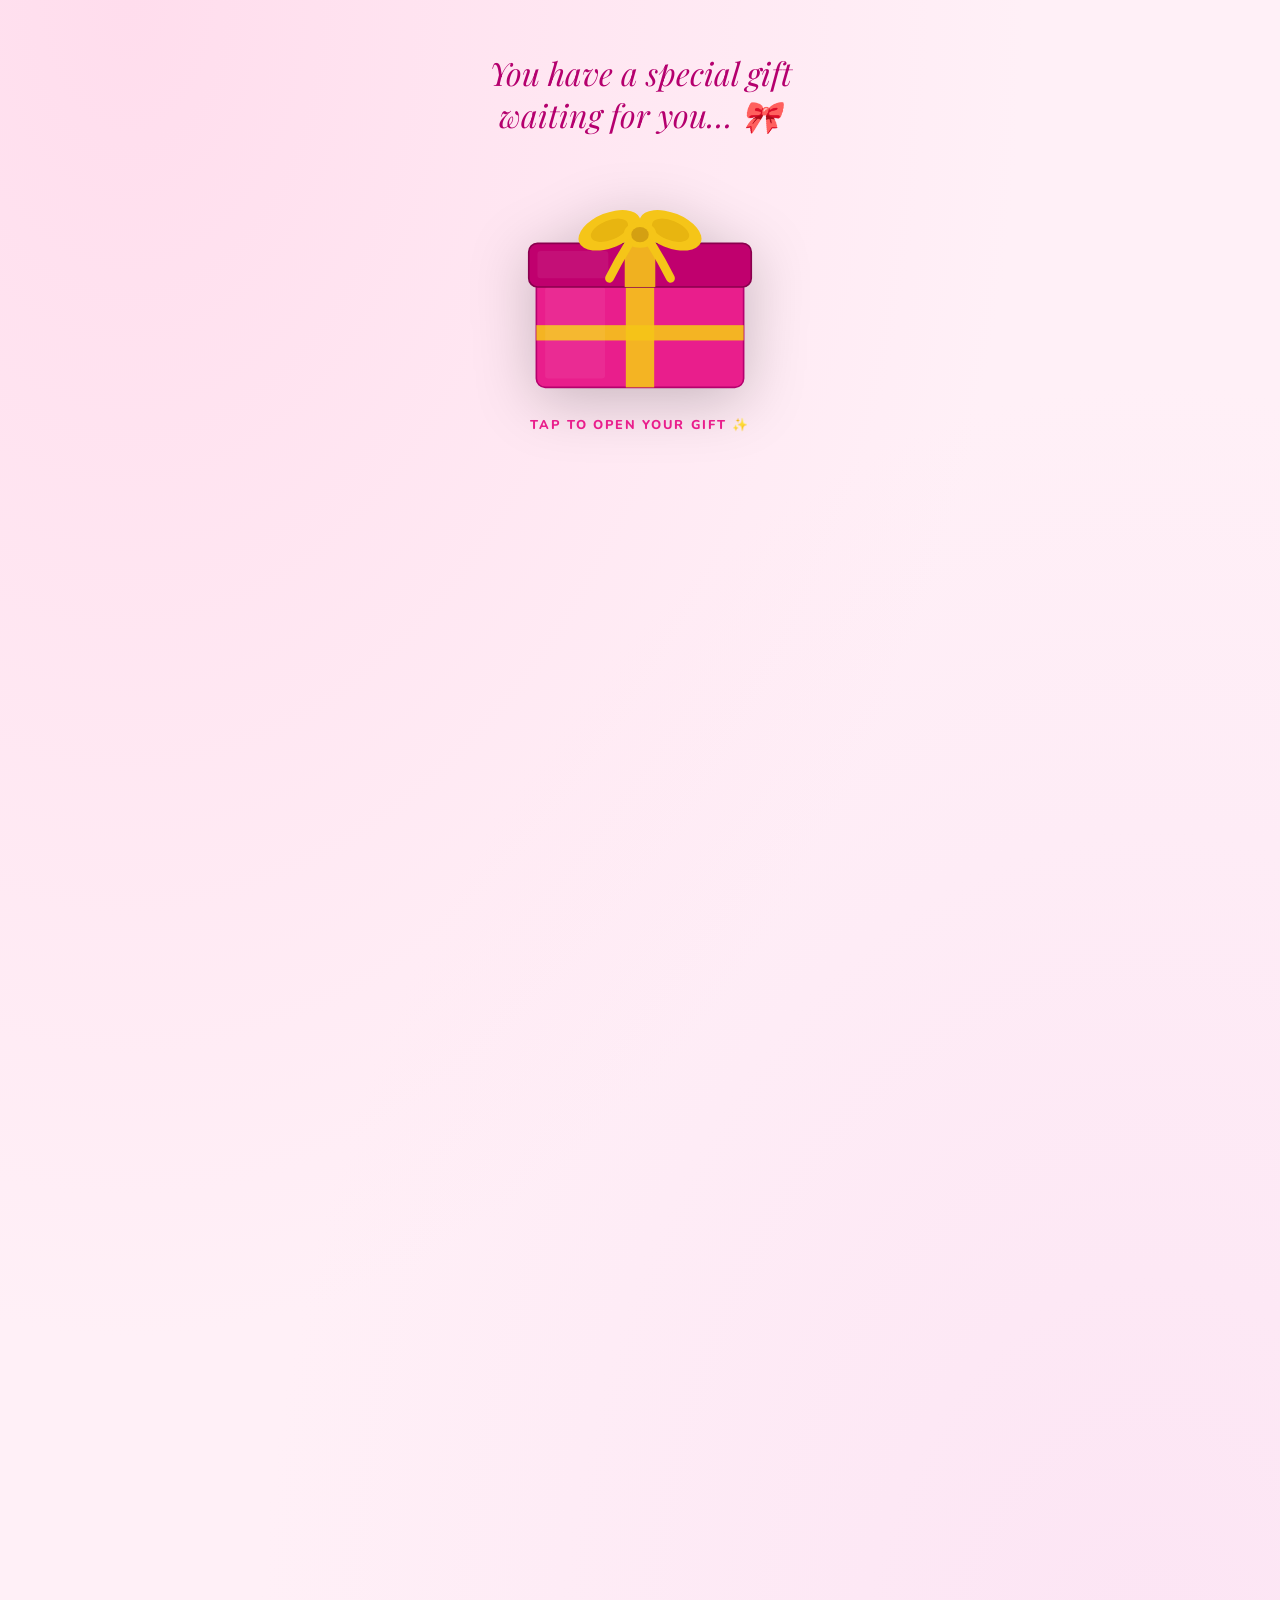
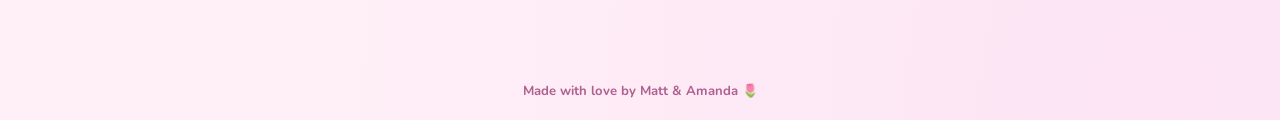
==== commit 97893bb2: "Add files via upload" ====
--- a/tulip-gift/brittney/index.html
+++ b/tulip-gift/brittney/index.html
@@ -7,33 +7,24 @@
   <link rel="stylesheet" href="../css/styles.css" />
   <style>
     :root {
-      --bg:          #fff0f7;
-      --heading:     #b5006e;
-      --text:        #2e0a20;
-      --text-muted:  #b06090;
-      --accent:      #e91e8c;
-      --accent-text: #fff;
-      --card-bg:     #ffffff;
-      --card-border: #f9c8e5;
+      --bg:#fff0f7;--heading:#b5006e;--text:#2e0a20;
+      --text-muted:#b06090;--accent:#e91e8c;--accent-text:#fff;
+      --card-bg:#ffffff;--card-border:#f9c8e5;
     }
     body {
-      background: var(--bg);
+      background:var(--bg);
       background-image:
         radial-gradient(ellipse at 10% 0%,  #ffdded 0%, transparent 55%),
         radial-gradient(ellipse at 90% 100%, #fce4f4 0%, transparent 55%);
     }
+    .tulip-card { transition: opacity 0.45s ease, transform 0.45s cubic-bezier(0.34,1.56,0.64,1); }
   </style>
 </head>
 <body>
-
   <div class="petal-bg" id="petalBg"></div>
-
   <section class="hero">
-    <p class="prompt-text" id="promptText">
-      You have a special gift<br>waiting for you… 🎀
-    </p>
+    <p class="prompt-text" id="promptText">You have a special gift<br>waiting for you… 🎀</p>
   </section>
-
   <div style="position:relative;z-index:1;display:flex;flex-direction:column;align-items:center;margin-bottom:8px;background:none;">
     <div class="gift-wrapper" id="giftWrapper" onclick="openBox()">
       <div class="shockwave" id="sw1"></div>
@@ -70,8 +61,7 @@
   <div class="post-reveal" id="postReveal">
     <div class="card" style="margin-top:32px;">
       <div class="card-label">A note from Matt &amp; Amanda</div>
-      <p class="message">
-        Brittney!! HAPPY BIRTHDAY!! 🎉🎀 Okay, we're very excited about this
+      <p class="message">Brittney!! HAPPY BIRTHDAY!! 🎉🎀 Okay, we're very excited about this
         gift, and we hope you will be too — because we went international for
         your birthday this year. That's right. The Netherlands. For you.
         <br /><br />
@@ -80,19 +70,17 @@
         kind of your thing, right? Just consistently bringing the energy,
         the love, and the good vibes — and now you've got flowers to match.
         <br /><br />
-        Wishing you the best birthday yet. We love you so much! 🌷
-      </p>
+        Wishing you the best birthday yet. We love you so much! 🌷</p>
       <p class="signature">— Matt &amp; Amanda 💗</p>
     </div>
 
     <div class="gift-box">
       <div class="gift-reveal-card">
         <div class="gift-reveal-header">
-          <div id="tulipIllustrations" style="display:flex;justify-content:center;gap:8px;margin-bottom:16px;flex-wrap:wrap;min-height:90px;"></div>
           <h2>Dutch Tulip Bulbs from the Netherlands!</h2>
-          <p>Premium bulbs hand-selected just for you — 99 blooms of joy arriving every spring.</p>
+          <p>Premium bulbs hand-selected just for you — gorgeous color every spring.</p>
         </div>
-        <div id="varietyGrid" style="margin-top:4px;"></div>
+        <div id="varietyGrid" style="background:rgba(255,255,255,0.96);border-radius:0 0 var(--radius) var(--radius);padding:clamp(16px,4vw,28px);"></div>
       </div>
     </div>
 
@@ -125,22 +113,16 @@
     window.openBox = function() {
       _base();
       setTimeout(function() {
-        var pr = document.getElementById('postReveal');
-        pr.classList.add('show');
-
-        // Populate tulip illustrations row
-        var ilRow = document.getElementById('tulipIllustrations');
-        var varieties = window.TULIP_VARIETIES[window.PAGE_KEY] || [];
-        varieties.forEach(function(v) {
-          var el = window.makeTulipElement(v, 72);
-          el.title = v.name;
-          ilRow.appendChild(el);
-        });
-
-        // Populate variety grid
+        // Build variety grid first (cards start hidden via JS in reveal.js)
         var grid = document.getElementById('varietyGrid');
         grid.innerHTML = window.buildVarietyGrid(window.PAGE_KEY);
-      }, 1300);
+        // Mark cards for animation
+        grid.querySelectorAll('.tulip-card').forEach(function(c) {
+          c.style.opacity = '0';
+          c.style.transform = 'translateY(22px) scale(0.92)';
+        });
+        document.getElementById('postReveal').classList.add('show');
+      }, 1200);
     };
   </script>
 </body>
